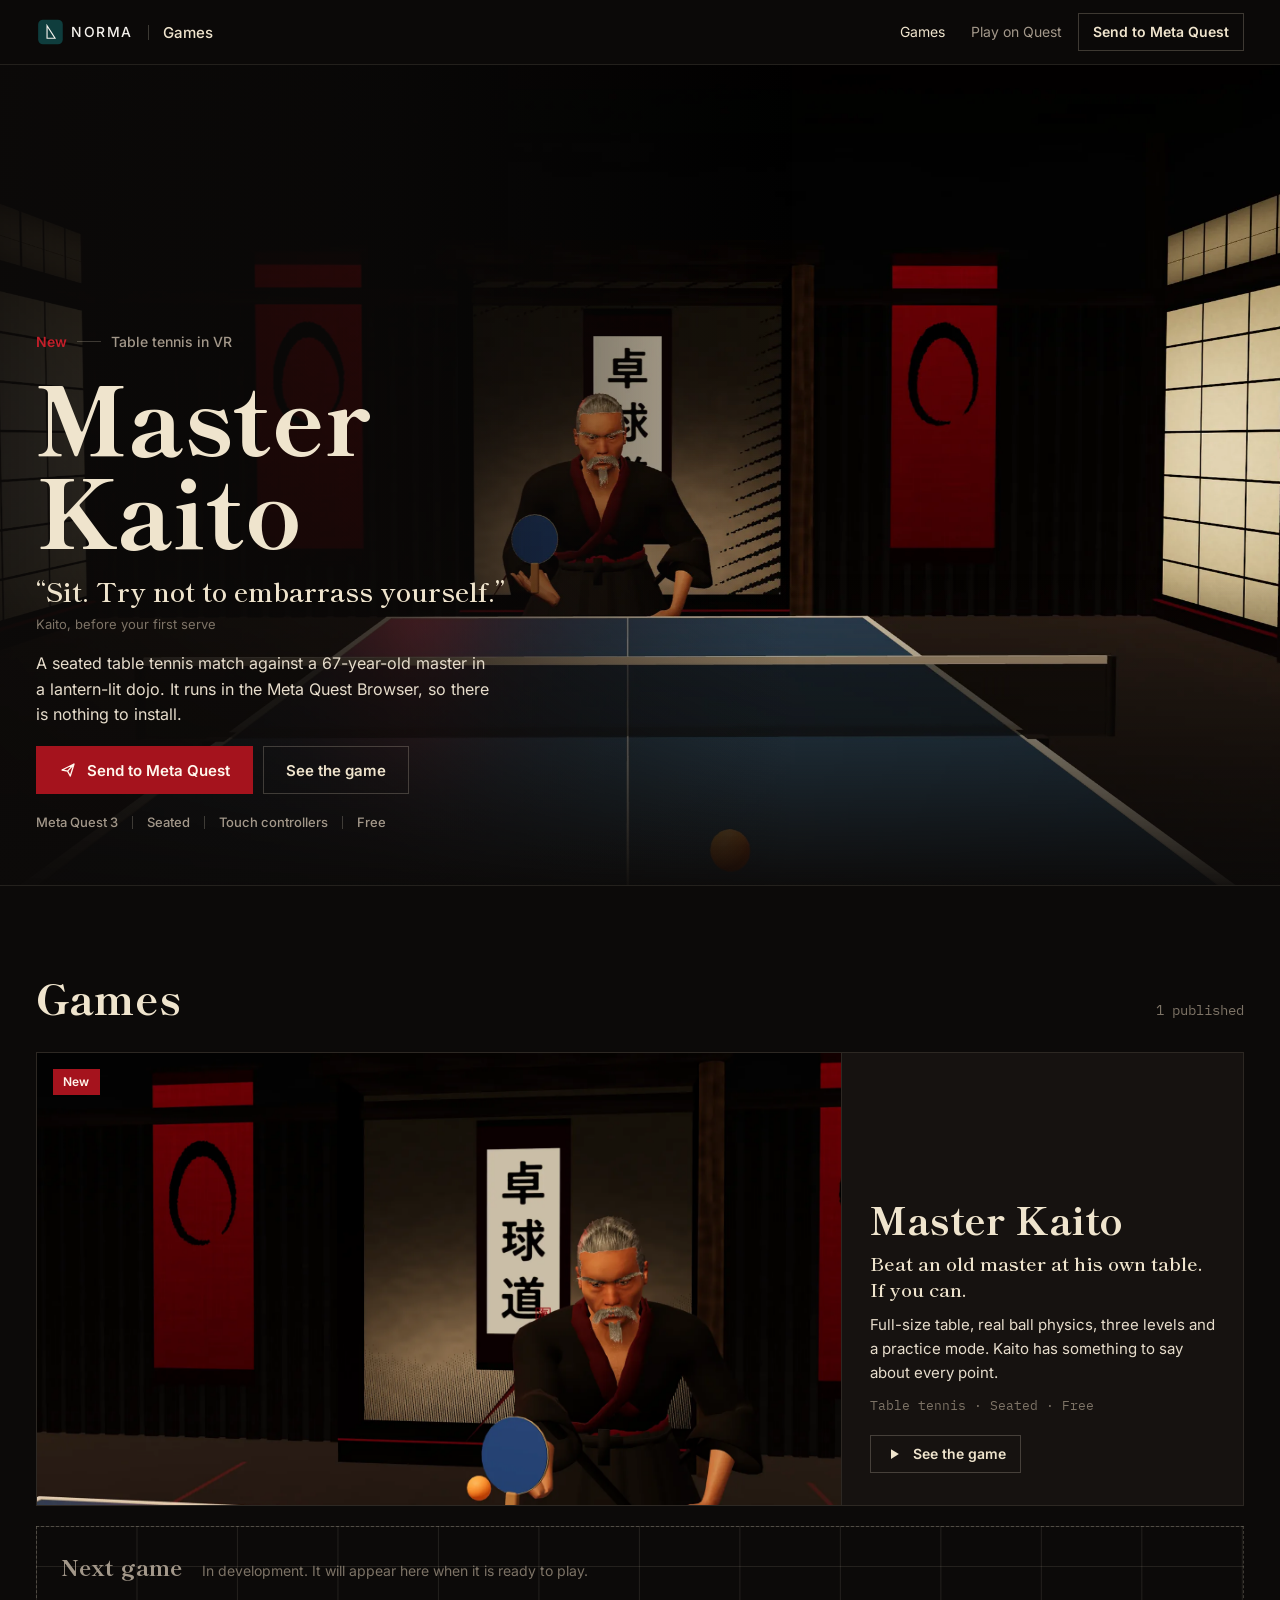
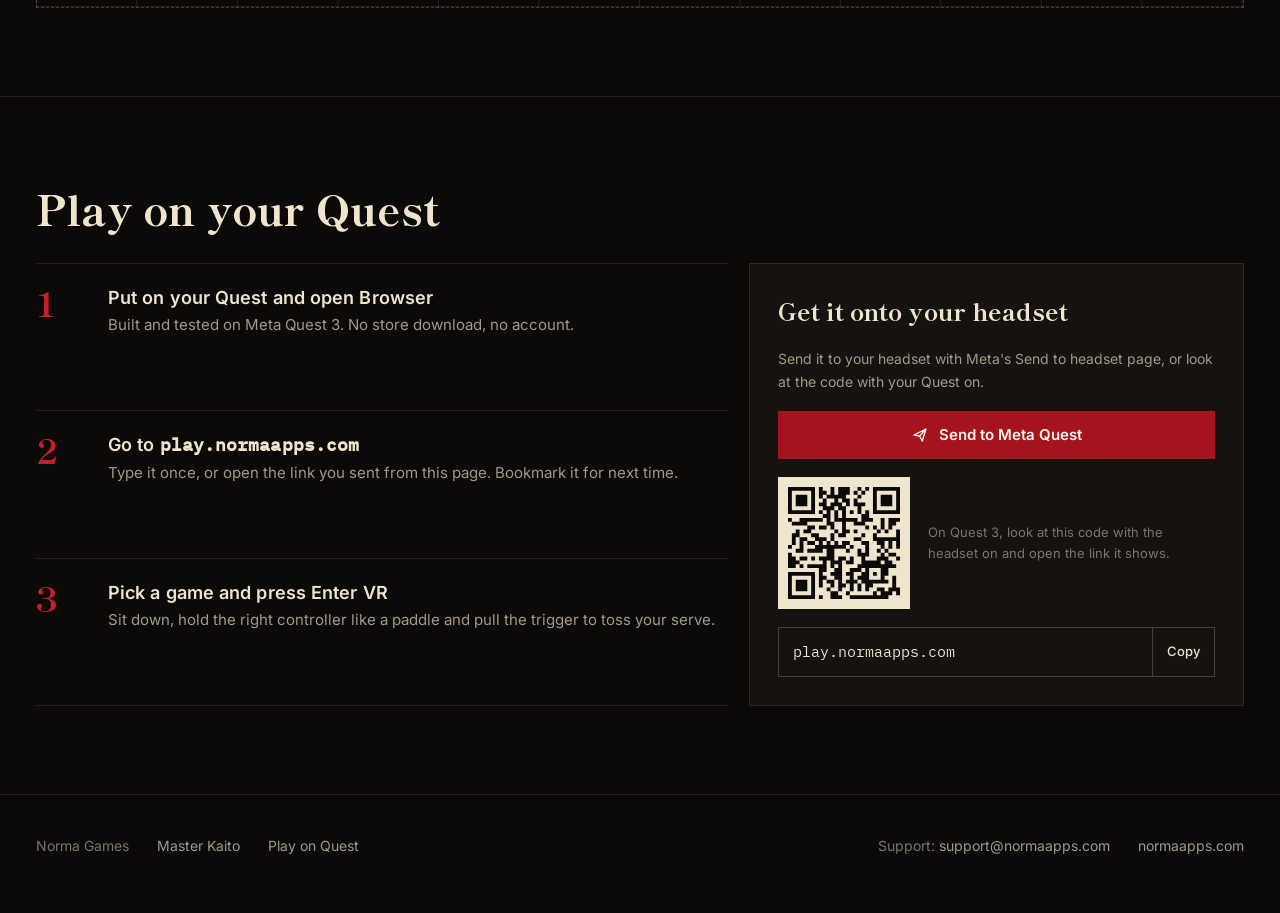
==== index.html @ 03383675 "Norma Games: play.normaapps.com with Master Kaito Games home, the Master Kaito page and the game its" ====
<!doctype html>
<html lang="en">
<head>
<meta charset="utf-8">
<meta name="viewport" content="width=device-width, initial-scale=1">
<title>Norma Games</title>
<meta name="description" content="Games from Norma that play in your Meta Quest Browser. First up: Master Kaito, seated table tennis against an old master in a lantern-lit dojo. Free, nothing to install.">
<meta name="theme-color" content="#0c0a09">
<link rel="icon" href="/favicon.svg" type="image/svg+xml">
<link rel="canonical" href="https://play.normaapps.com/">
<meta property="og:type" content="website">
<meta property="og:site_name" content="Norma Games">
<meta property="og:title" content="Norma Games">
<meta property="og:description" content="Master Kaito: seated table tennis in VR against an old master. Free in the Meta Quest Browser.">
<meta property="og:url" content="https://play.normaapps.com/">
<meta property="og:image" content="https://play.normaapps.com/img/og.jpg">
<meta name="twitter:card" content="summary_large_image">
<link rel="preload" href="/assets/fonts/shippori-mincho-b1-latin-800-normal.woff2" as="font" type="font/woff2" crossorigin>
<link rel="preload" href="/assets/fonts/inter-var-latin.woff2" as="font" type="font/woff2" crossorigin>
<link rel="stylesheet" href="/assets/site.css">
</head>
<body data-device="computer">
<svg width="0" height="0" style="position:absolute" aria-hidden="true">
  <symbol id="i-headset" viewBox="0 0 24 24"><path fill="none" stroke="currentColor" stroke-width="1.8" stroke-linejoin="round" d="M3 9.5c0-1.4 1.1-2.5 2.5-2.5h13c1.4 0 2.5 1.1 2.5 2.5v5c0 1.4-1.1 2.5-2.5 2.5h-3.2l-1.6-2.2a1.7 1.7 0 0 0-2.8 0L9.3 17H5.5A2.5 2.5 0 0 1 3 14.5z"/></symbol>
  <symbol id="i-send" viewBox="0 0 24 24"><path fill="none" stroke="currentColor" stroke-width="1.8" stroke-linejoin="round" d="M4 12 20 4l-5 16-3.5-6.5zM11.5 13.5 20 4"/></symbol>
  <symbol id="i-play" viewBox="0 0 24 24"><path fill="currentColor" d="M8 5.5v13l10.5-6.5z"/></symbol>
</svg>

<header class="top">
  <div class="wrap">
    <a class="brand" href="/" aria-label="Norma Games home">
      <svg role="img" aria-label="Norma" viewBox="0 0 182 56" xmlns="http://www.w3.org/2000/svg">
        <rect x="4" y="5" width="46" height="46" rx="9" ry="9" fill="#0f3d3d"/>
        <svg x="10" y="11" width="34" height="34" viewBox="0 0 32 32"><polygon points="10,5 10,27 24,27" fill="none" stroke="#f4f1ec" stroke-width="2" stroke-linecap="square" stroke-linejoin="miter"/></svg>
        <text x="66" y="37" font-family="Inter, system-ui, -apple-system, BlinkMacSystemFont, 'Segoe UI', Roboto, sans-serif" font-weight="500" font-size="26" letter-spacing="2.6" fill="#f4f1ec">NORMA</text>
      </svg>
      <span class="sect">Games</span>
    </a>
    <nav aria-label="Main">
      <a class="nl" href="/" aria-current="page">Games</a>
      <a class="nl" href="#play-on-quest">Play on Quest</a>
      <a class="btn btn-red btn-sm" href="/kaito/play/" data-only="quest" hidden><svg aria-hidden="true"><use href="#i-headset"/></svg>Enter the dojo</a>
      <a class="btn btn-line btn-sm" href="#play-on-quest" data-only="computer phone">Send to Meta Quest</a>
    </nav>
  </div>
</header>

<main>
  <section class="hero" aria-labelledby="hero-title">
    <picture>
      <source media="(max-width: 640px)" srcset="/img/mobile.webp">
      <img src="/img/hero.webp" alt="Master Kaito across a table tennis table in a dark dojo, red banners and a scroll reading 卓球道 behind him" width="2400" height="1350" fetchpriority="high">
    </picture>
    <div class="hero-copy">
      <div class="wrap">
        <div class="inner">
          <p class="kicker"><b>New</b><i></i>Table tennis in VR</p>
          <h1 id="hero-title">Master Kaito</h1>
          <p class="line">“Sit. Try not to embarrass yourself.”<small>Kaito, before your first serve</small></p>
          <p class="lede">A seated table tennis match against a 67-year-old master in a lantern-lit dojo. It runs in the Meta Quest Browser, so there is nothing to install.</p>
          <div class="ctas">
            <a class="btn btn-red" href="/kaito/play/" data-only="quest" hidden><svg aria-hidden="true"><use href="#i-headset"/></svg>Enter the dojo</a>
            <a class="btn btn-red" href="#play-on-quest" data-send="/kaito/" data-only="computer phone" target="_blank" rel="noopener"><svg aria-hidden="true"><use href="#i-send"/></svg>Send to Meta Quest</a>
            <a class="btn btn-line" href="/kaito/">See the game</a>
          </div>
          <ul class="facts" aria-label="At a glance">
            <li>Meta Quest 3</li><li>Seated</li><li>Touch controllers</li><li>Free</li>
          </ul>
        </div>
      </div>
    </div>
  </section>

  <section class="band" aria-labelledby="games-title">
    <div class="wrap">
      <div class="sec-head">
        <h2 id="games-title">Games</h2>
        <span class="count">1 published</span>
      </div>
      <div class="catalog">
        <a class="game" href="/kaito/">
          <span class="badge-new">New</span>
          <figure><img src="/img/kaito-wide.webp" alt="Kaito returns a ball in front of a crimson banner" loading="lazy" width="1800" height="1125"></figure>
          <div class="meta">
            <h3>Master Kaito</h3>
            <p class="sub">Beat an old master at his own table. If you can.</p>
            <p class="desc">Full-size table, real ball physics, three levels and a practice mode. Kaito has something to say about every point.</p>
            <p class="tags">Table tennis · Seated · Free</p>
            <span class="btn btn-line btn-sm go"><svg aria-hidden="true"><use href="#i-play"/></svg>See the game</span>
          </div>
        </a>
        <div class="slot" role="note">
          <h3>Next game</h3>
          <p>In development. It will appear here when it is ready to play.</p>
        </div>
      </div>
    </div>
  </section>

  <section class="band" id="play-on-quest" aria-labelledby="howto-title">
    <div class="wrap">
      <div class="sec-head"><h2 id="howto-title">Play on your Quest</h2></div>
      <div class="howto">
        <ol class="steps">
          <li><span class="n">1</span><div><h3>Put on your Quest and open Browser</h3><p>Built and tested on Meta Quest 3. No store download, no account.</p></div></li>
          <li><span class="n">2</span><div><h3>Go to <code>play.normaapps.com</code></h3><p>Type it once, or open the link you sent from this page. Bookmark it for next time.</p></div></li>
          <li><span class="n">3</span><div><h3>Pick a game and press Enter VR</h3><p>Sit down, hold the right controller like a paddle and pull the trigger to toss your serve.</p></div></li>
        </ol>
        <aside class="send" aria-label="Get the link onto your headset">
          <h3 data-only="computer phone">Get it onto your headset</h3>
          <h3 data-only="quest" hidden>You are on your Quest</h3>
          <p class="hint" data-only="computer">Send it to your headset with Meta's Send to headset page, or look at the code with your Quest on.</p>
          <p class="hint" data-only="phone" hidden>Send it to your headset with Meta's Send to headset page, or copy the address and type it in the Quest Browser.</p>
          <p class="hint" data-only="quest" hidden>Press Enter the dojo, then Enter VR when the room appears.</p>
          <a class="btn btn-red" href="#play-on-quest" data-send="/kaito/" data-only="computer phone" target="_blank" rel="noopener"><svg aria-hidden="true"><use href="#i-send"/></svg>Send to Meta Quest</a>
          <a class="btn btn-red" href="/kaito/play/" data-only="quest" hidden><svg aria-hidden="true"><use href="#i-headset"/></svg>Enter the dojo</a>
          <div class="qr-row" data-only="computer">
            <div class="qr"><img src="/img/qr-home.svg" alt="QR code for play.normaapps.com" width="112" height="112"></div>
            <p class="or">On Quest 3, look at this code with the headset on and open the link it shows.</p>
          </div>
          <div class="urlbox" data-only="computer phone"><span class="url">play.normaapps.com</span><button type="button" data-copy="https://play.normaapps.com/">Copy</button></div>
        </aside>
      </div>
    </div>
  </section>
</main>

<footer>
  <div class="wrap">
    <span>Norma Games</span>
    <a href="/kaito/">Master Kaito</a>
    <a href="#play-on-quest">Play on Quest</a>
    <span class="sp">Support: <a href="mailto:support@normaapps.com">support@normaapps.com</a></span>
    <a href="https://normaapps.com">normaapps.com</a>
  </div>
</footer>
<script src="/assets/site.js" defer></script>
</body>
</html>
---- assets/site.css ----
/* Norma Games, play.normaapps.com. One look on purpose: the game's own night-time dojo. */
@font-face { font-family: "Inter"; src: url("/assets/fonts/inter-var-latin.woff2") format("woff2"); font-weight: 100 900; font-display: swap; }
@font-face { font-family: "IBM Plex Mono"; src: url("/assets/fonts/ibm-plex-mono-latin-400-normal.woff2") format("woff2"); font-weight: 400; font-display: swap; }
@font-face { font-family: "IBM Plex Mono"; src: url("/assets/fonts/ibm-plex-mono-latin-500-normal.woff2") format("woff2"); font-weight: 500; font-display: swap; }
@font-face { font-family: "Shippori Mincho B1"; src: url("/assets/fonts/shippori-mincho-b1-latin-600-normal.woff2") format("woff2"); font-weight: 600; font-display: swap; unicode-range: U+0000-00FF, U+0131, U+0152-0153, U+02BB-02BC, U+02C6, U+02DA, U+02DC, U+2000-206F, U+2074, U+20AC, U+2122, U+2191, U+2193, U+2212, U+2215, U+FEFF, U+FFFD, U+014D, U+016B; }
@font-face { font-family: "Shippori Mincho B1"; src: url("/assets/fonts/shippori-mincho-b1-latin-800-normal.woff2") format("woff2"); font-weight: 800; font-display: swap; unicode-range: U+0000-00FF, U+0131, U+0152-0153, U+02BB-02BC, U+02C6, U+02DA, U+02DC, U+2000-206F, U+2074, U+20AC, U+2122, U+2191, U+2193, U+2212, U+2215, U+FEFF, U+FFFD, U+014D, U+016B; }
@font-face { font-family: "Shippori Mincho B1"; src: url("/assets/fonts/shippori-mincho-b1-kanji-600.woff2") format("woff2"); font-weight: 600; font-display: swap; unicode-range: U+4E00-9FFF; }
@font-face { font-family: "Shippori Mincho B1"; src: url("/assets/fonts/shippori-mincho-b1-kanji-800.woff2") format("woff2"); font-weight: 800; font-display: swap; unicode-range: U+4E00-9FFF; }
/* Layout: a shoji lattice. A 12-column timber grid, square corners, light that comes from paper.
   One look on purpose: the site lives in the game's own night-time dojo. */
:root {
  padding-top: env(safe-area-inset-top, 0px); padding-bottom: env(safe-area-inset-bottom, 0px);
  --ink: #0c0a09;        /* dojo charcoal */
  --timber: #161210;     /* raised surface */
  --timber-2: #201915;   /* hover, inset */
  --lattice: rgba(239, 228, 205, 0.10);
  --lattice-strong: rgba(239, 228, 205, 0.22);
  --paper: #efe4cd;      /* shoji glow: headings, QR ground */
  --fg: #e6dccb;
  --muted: #a3988a;
  --dim: #7d7366;
  --crimson: #a5131d;    /* banner red */
  --crimson-hi: #c41f2a;
  --forest: #0f3d3d;     /* Norma tile */
  --display: "Shippori Mincho B1", "Hiragino Mincho ProN", "Yu Mincho", Georgia, serif;
  --body: Inter, system-ui, -apple-system, "Segoe UI", Roboto, sans-serif;
  --mono: "IBM Plex Mono", ui-monospace, "SFMono-Regular", Consolas, monospace;
  --max: 1240px;
  --gutter: max(16px, env(safe-area-inset-left, 0px));
  --gutter-r: max(16px, env(safe-area-inset-right, 0px));
  color-scheme: dark;
}
* { box-sizing: border-box; }
[hidden] { display: none !important; }
html { scroll-behavior: smooth; }
html { -webkit-text-size-adjust: 100%; }
body { margin: 0; background: var(--ink); color: var(--fg); font: 400 16px/1.6 var(--body); -webkit-font-smoothing: antialiased; }
body::before { content: ""; position: fixed; inset: 0 0 auto; height: env(safe-area-inset-top, 0px); z-index: 30; background: var(--ink); }
a { color: inherit; }
img { display: block; max-width: 100%; height: auto; }
h1, h2, h3 { font-family: var(--display); font-weight: 800; color: var(--paper); margin: 0; text-wrap: balance; letter-spacing: 0.005em; }
p { margin: 0; }
:focus-visible { outline: 2px solid var(--paper); outline-offset: 3px; }
.wrap { max-width: var(--max); margin: 0 auto; padding-left: var(--gutter); padding-right: var(--gutter-r); }

/* Header */
.top { position: sticky; top: env(safe-area-inset-top, 0px); z-index: 20; background: rgba(12, 10, 9, 0.86); backdrop-filter: blur(10px); border-bottom: 1px solid var(--lattice); }
.top .wrap { display: flex; align-items: center; gap: 20px; min-height: 64px; }
.brand { display: flex; align-items: center; gap: 14px; text-decoration: none; }
.brand svg { height: 30px; width: auto; }
.brand .sect { font: 500 15px/1 var(--body); color: var(--paper); padding-left: 14px; border-left: 1px solid var(--lattice-strong); }
.top nav { margin-left: auto; display: flex; align-items: center; gap: 6px; }
.top nav a.nl { text-decoration: none; color: var(--muted); font-size: 14px; padding: 8px 10px; }
.top nav a.nl:hover, .top nav a.nl[aria-current="page"] { color: var(--paper); }

/* Buttons: square, like a shoji frame */
.btn { display: inline-flex; align-items: center; justify-content: center; gap: 10px; min-height: 48px; padding: 0 22px; font: 600 15px/1 var(--body); text-decoration: none; border: 1px solid transparent; cursor: pointer; border-radius: 0; transition: background-color .15s, border-color .15s, color .15s; }
.btn-red { background: var(--crimson); color: #fff6ec; border-color: var(--crimson); }
.btn-red:hover { background: var(--crimson-hi); border-color: var(--crimson-hi); }
.btn-line { background: transparent; color: var(--paper); border-color: var(--lattice-strong); }
.btn-line:hover { border-color: var(--paper); }
.btn-sm { min-height: 38px; padding: 0 14px; font-size: 14px; }
.btn svg { width: 18px; height: 18px; flex: none; }
.top .btn { min-height: 38px; }

/* Home hero */
.hero { position: relative; isolation: isolate; overflow: hidden; border-bottom: 1px solid var(--lattice); }
.hero picture img { width: 100%; height: clamp(520px, 74vw, 820px); object-fit: cover; object-position: 50% 42%; animation: settle 2.4s cubic-bezier(.2,.7,.2,1) both; }
.hero::after { content: ""; position: absolute; inset: 0; z-index: 1; background:
  linear-gradient(90deg, rgba(12,10,9,.92) 0%, rgba(12,10,9,.72) 30%, rgba(12,10,9,0) 62%),
  linear-gradient(0deg, rgba(12,10,9,.96) 0%, rgba(12,10,9,0) 38%); }
.hero-copy { position: absolute; z-index: 2; inset: auto 0 0 0; padding-block: 0 56px; }
.hero-copy .inner { max-width: 560px; display: grid; gap: 18px; animation: rise 1s .25s cubic-bezier(.2,.7,.2,1) both; }
.kicker { font: 500 14px/1.3 var(--body); color: var(--muted); display: flex; gap: 10px; align-items: center; }
.kicker b { color: var(--crimson-hi); font-weight: 600; }
.kicker i { width: 24px; height: 1px; background: var(--lattice-strong); }
.hero h1 { font-size: clamp(48px, 7.4vw, 96px); line-height: .98; }
.line { font: 600 clamp(20px, 2.3vw, 27px)/1.35 var(--display); color: var(--paper); }
.line small { display: block; font: 400 13px/1.4 var(--body); color: var(--dim); margin-top: 6px; }
.hero .lede { color: var(--fg); max-width: 46ch; }
.ctas { display: flex; flex-wrap: wrap; gap: 10px; }
.facts { display: flex; flex-wrap: wrap; gap: 0; margin: 4px 0 0; padding: 0; list-style: none; font: 500 13px/1 var(--body); color: var(--muted); }
.facts li { padding: 0 14px; border-left: 1px solid var(--lattice-strong); }
.facts li:first-child { padding-left: 0; border-left: 0; }
.scroll-v { position: absolute; z-index: 2; right: var(--gutter-r); top: 50%; transform: translateY(-50%); writing-mode: vertical-rl; font: 800 22px/1 var(--display); letter-spacing: .5em; color: rgba(239,228,205,.55); padding: 18px 10px; border-left: 1px solid var(--lattice-strong); border-right: 1px solid var(--lattice-strong); }
@keyframes settle { from { transform: scale(1.06); } to { transform: scale(1); } }
@keyframes rise { from { opacity: .001; transform: translateY(14px); } to { opacity: 1; transform: none; } }

/* Sections */
section.band { padding-block: 88px; border-bottom: 1px solid var(--lattice); }
.sec-head { display: flex; align-items: baseline; justify-content: space-between; gap: 16px; margin-bottom: 32px; flex-wrap: wrap; }
.sec-head h2 { font-size: clamp(30px, 3.4vw, 42px); line-height: 1.1; }
.sec-head .count { font: 400 14px/1 var(--mono); color: var(--dim); }

/* Catalog */
.catalog { display: grid; grid-template-columns: repeat(12, minmax(0, 1fr)); gap: 20px; }
.game { grid-column: span 12; position: relative; display: grid; grid-template-columns: minmax(0, 8fr) minmax(0, 4fr); background: var(--timber); border: 1px solid var(--lattice); text-decoration: none; color: inherit; transition: border-color .2s; }
.game:hover { border-color: var(--lattice-strong); }
.game figure { margin: 0; overflow: hidden; aspect-ratio: 16 / 9; }
.game figure img { width: 100%; height: 100%; object-fit: cover; transition: transform .6s cubic-bezier(.2,.7,.2,1); }
.game:hover figure img { transform: scale(1.025); }
.game .meta { display: grid; gap: 12px; padding: 32px 28px; align-content: end; border-left: 1px solid var(--lattice); }
.game .desc { color: var(--fg); font-size: 15px; }
.game h3 { font-size: clamp(30px, 3vw, 40px); line-height: 1.05; }
.game .sub { font: 600 19px/1.35 var(--display); color: var(--paper); }
.game .tags { font: 400 13px/1.4 var(--mono); color: var(--dim); }
.game .go { justify-self: start; margin-top: 8px; }
.badge-new { position: absolute; top: 16px; left: 16px; background: var(--crimson); color: #fff6ec; font: 600 12px/1 var(--body); padding: 7px 10px; letter-spacing: .02em; }
.slot { grid-column: span 12; border: 1px dashed var(--lattice-strong); display: flex; flex-wrap: wrap; align-items: baseline; gap: 6px 20px; padding: 22px 24px;
  background-image: linear-gradient(var(--lattice) 1px, transparent 1px), linear-gradient(90deg, var(--lattice) 1px, transparent 1px);
  background-size: 100% 50%, 8.333% 100%; background-position: 0 -1px, -1px 0; }
.slot h3 { font-size: 22px; color: var(--muted); }
.slot p { color: var(--dim); font-size: 14px; }

/* How to play on your headset */
.howto { display: grid; grid-template-columns: minmax(0, 7fr) minmax(0, 5fr); gap: 20px; }
.steps { list-style: none; margin: 0; padding: 0; display: grid; border-top: 1px solid var(--lattice); }
.steps li { display: grid; grid-template-columns: 56px minmax(0, 1fr); gap: 16px; padding: 22px 0; border-bottom: 1px solid var(--lattice); }
.steps .n { font: 800 34px/1 var(--display); color: var(--crimson-hi); }
.steps h3 { font: 600 18px/1.3 var(--body); color: var(--paper); margin-bottom: 4px; }
.steps p { color: var(--muted); font-size: 15px; }
.steps code, .url { font-family: var(--mono); color: var(--paper); }
.send { background: var(--timber); border: 1px solid var(--lattice); padding: 28px; display: grid; gap: 18px; align-content: start; }
.send h3 { font-size: 24px; }
.send .hint { color: var(--muted); font-size: 14px; }
.qr-row { display: grid; grid-template-columns: 132px minmax(0, 1fr); gap: 18px; align-items: center; }
.qr { width: 132px; height: 132px; background: var(--paper); padding: 10px; }
.qr svg { width: 100%; height: 100%; display: block; }
.urlbox { display: flex; align-items: stretch; border: 1px solid var(--lattice-strong); min-width: 0; }
.urlbox .url { flex: 1; min-width: 0; padding: 12px 14px; font-size: 15px; overflow: hidden; text-overflow: ellipsis; white-space: nowrap; }
.urlbox button { border: 0; border-left: 1px solid var(--lattice-strong); background: transparent; color: var(--paper); font: 500 13px/1 var(--body); padding: 0 14px; cursor: pointer; }
.urlbox button:hover { background: var(--timber-2); }
.send .or { font-size: 13px; color: var(--dim); }

/* Game page */
.g-hero { position: relative; isolation: isolate; border-bottom: 1px solid var(--lattice); }
.g-hero img { width: 100%; height: clamp(300px, 42vw, 560px); object-fit: cover; object-position: 50% 45%; }
.g-hero::after { content: ""; position: absolute; inset: 0; background: linear-gradient(0deg, rgba(12,10,9,1) 0%, rgba(12,10,9,0) 55%); }
.crumb { font-size: 14px; color: var(--muted); display: flex; gap: 8px; }
.crumb a { text-decoration: none; }
.crumb a:hover { color: var(--paper); }
.g-main { display: grid; grid-template-columns: minmax(0, 7fr) minmax(0, 4fr); gap: 56px; margin-top: -140px; position: relative; z-index: 2; padding-bottom: 72px; }
.g-intro { display: grid; gap: 18px; align-content: start; }
.g-intro h1 { font-size: clamp(46px, 6vw, 80px); line-height: 1; }
.g-intro .lede { font-size: 18px; max-width: 54ch; }
.playcard { position: sticky; top: calc(env(safe-area-inset-top, 0px) + 84px); align-self: start; background: var(--timber); border: 1px solid var(--lattice-strong); padding: 24px; display: grid; gap: 16px; }
.playcard .price { display: flex; justify-content: space-between; align-items: baseline; }
.playcard .price b { font: 800 28px/1 var(--display); color: var(--paper); }
.playcard .price span { font-size: 13px; color: var(--muted); }
.playcard .btn { width: 100%; }
.spec { margin: 0; display: grid; grid-template-columns: auto minmax(0, 1fr); border-top: 1px solid var(--lattice); }
.spec dt, .spec dd { margin: 0; padding: 11px 0; border-bottom: 1px solid var(--lattice); font-size: 14px; }
.spec dt { color: var(--dim); padding-right: 18px; }
.spec dd { color: var(--fg); }

.features { display: grid; grid-template-columns: repeat(3, minmax(0, 1fr)); gap: 0; border-top: 1px solid var(--lattice); margin-top: 18px; }
.features div { padding: 22px 22px 6px 0; display: grid; gap: 6px; align-content: start; }
.features div + div { padding-left: 22px; border-left: 1px solid var(--lattice); }
.features h3 { font: 600 17px/1.3 var(--body); color: var(--paper); }
.features p { color: var(--muted); font-size: 15px; }

.master { display: grid; grid-template-columns: minmax(0, 5fr) minmax(0, 7fr); gap: 56px; align-items: center; }
.master figure { margin: 0; position: relative; }
.master figure img { width: 100%; aspect-ratio: 4 / 5; object-fit: cover; }
.master figure figcaption { position: absolute; left: 0; bottom: 0; background: var(--ink); padding: 10px 14px; font: 500 13px/1.3 var(--mono); color: var(--muted); }
.master .who { display: grid; gap: 20px; }
.master h2 { font-size: clamp(34px, 4vw, 52px); line-height: 1.05; }
.master .jp { font: 600 18px/1.2 var(--display); color: var(--crimson-hi); letter-spacing: .12em; }
.master .bio { color: var(--fg); max-width: 56ch; display: grid; gap: 14px; }
.quotes { list-style: none; margin: 8px 0 0; padding: 0; display: grid; border-top: 1px solid var(--lattice); }
.quotes li { display: grid; grid-template-columns: minmax(0, 1fr) auto; gap: 16px; align-items: baseline; padding: 14px 0; border-bottom: 1px solid var(--lattice); }
.quotes q { font: 600 20px/1.35 var(--display); color: var(--paper); quotes: "\201C" "\201D"; }
.quotes span { font: 400 12px/1.3 var(--mono); color: var(--dim); text-align: right; }

.gallery { display: grid; grid-template-columns: repeat(12, minmax(0, 1fr)); gap: 12px; }
.shot { margin: 0; position: relative; cursor: zoom-in; overflow: hidden; background: var(--timber); border: 0; padding: 0; text-align: left; color: inherit; font: inherit; }
.shot img { width: 100%; height: 100%; object-fit: cover; aspect-ratio: 16 / 10; transition: transform .5s cubic-bezier(.2,.7,.2,1); }
.shot:hover img { transform: scale(1.02); }
.shot span { position: absolute; left: 0; bottom: 0; right: 0; padding: 28px 16px 12px; font-size: 14px; color: var(--paper); background: linear-gradient(0deg, rgba(12,10,9,.85), rgba(12,10,9,0)); }
.shot.a { grid-column: span 7; } .shot.b { grid-column: span 5; } .shot.c { grid-column: span 5; } .shot.d { grid-column: span 7; }
.shot.b img, .shot.c img { aspect-ratio: auto; height: 100%; }

.rules { display: grid; grid-template-columns: minmax(0, 1fr) minmax(0, 1fr); gap: 56px; }
.table { width: 100%; border-collapse: collapse; font-size: 15px; }
.table th, .table td { text-align: left; vertical-align: top; padding: 14px 0; border-bottom: 1px solid var(--lattice); }
.table th { width: 30%; font-weight: 500; color: var(--dim); padding-right: 16px; }
.table td { color: var(--fg); }
.kbd { font: 500 12px/1 var(--mono); border: 1px solid var(--lattice-strong); padding: 3px 6px; color: var(--paper); white-space: nowrap; }
.made { display: grid; gap: 14px; color: var(--muted); max-width: 60ch; }
.made h3 { font: 600 17px/1.3 var(--body); color: var(--paper); }

/* Footer */
footer { padding-block: 40px 56px; color: var(--dim); font-size: 14px; }
footer .wrap { display: flex; flex-wrap: wrap; gap: 12px 28px; align-items: center; }
footer .sp { margin-left: auto; }
footer a { text-decoration: none; color: var(--muted); }
footer a:hover { color: var(--paper); }

/* Device states: elements with data-only are shown only for the listed visitors (site.js sets hidden). */
dialog.lb { border: 0; padding: 0; background: transparent; max-width: min(1400px, 94vw); }
dialog.lb::backdrop { background: rgba(6,5,4,.9); }
dialog.lb img { max-height: 86vh; width: auto; margin: 0 auto; }
dialog.lb p { color: var(--paper); text-align: center; padding-top: 12px; font-size: 14px; }
dialog.lb form { position: absolute; top: 8px; right: 8px; }
dialog.lb button { background: var(--ink); color: var(--paper); border: 1px solid var(--lattice-strong); padding: 8px 12px; font: 500 13px var(--body); cursor: pointer; }

/* Responsive */
@media (max-width: 960px) {
  .game { grid-template-columns: minmax(0, 1fr); }
  .game .meta { border-left: 0; border-top: 1px solid var(--lattice); padding: 24px; }
  .howto, .g-main, .master, .rules { grid-template-columns: minmax(0, 1fr); gap: 32px; }
  .g-main { margin-top: -80px; }
  .playcard { position: static; }
  .shot.a, .shot.b, .shot.c, .shot.d { grid-column: span 12; }
  .shot.b img, .shot.c img { aspect-ratio: 16 / 10; }
}
@media (max-width: 640px) {
  .top nav a.nl { display: none; }
  .brand .sect { display: none; }
  .hero picture img { height: auto; aspect-ratio: 4 / 5; object-position: 50% 62%; }
  .hero::after { inset: 0 0 auto 0; aspect-ratio: 4 / 5; height: auto; background: linear-gradient(0deg, rgba(12,10,9,1) 0%, rgba(12,10,9,0) 30%); }
  .hero-copy { position: relative; margin-top: -72px; padding-block: 0 40px; }
  .facts { font-size: 12.5px; } .facts li { padding: 0 9px; }
  .urlbox .url { font-size: 13px; padding: 12px 10px; }
  .scroll-v { display: none; }
  .ctas .btn { flex: 1 1 100%; }
  section.band { padding-block: 64px; }
  .features { grid-template-columns: minmax(0, 1fr); }
  .features div, .features div + div { padding: 18px 0 12px; border-left: 0; border-bottom: 1px solid var(--lattice); }
  .quotes li { grid-template-columns: minmax(0, 1fr); gap: 4px; }
  .quotes span { text-align: left; }
  footer .sp { margin-left: 0; }
}
@media (prefers-reduced-motion: reduce) {
  *, *::before, *::after { animation: none !important; transition: none !important; }
  html { scroll-behavior: auto; }
}

.qr img { width: 100%; height: 100%; display: block; }
.sp a { color: var(--muted); }
/* 404 */
.lost { min-height: 70vh; display: grid; align-content: center; gap: 18px; padding-block: 96px; }
.lost h1 { font-size: clamp(40px, 6vw, 72px); line-height: 1.05; }
.lost p { color: var(--muted); max-width: 46ch; }
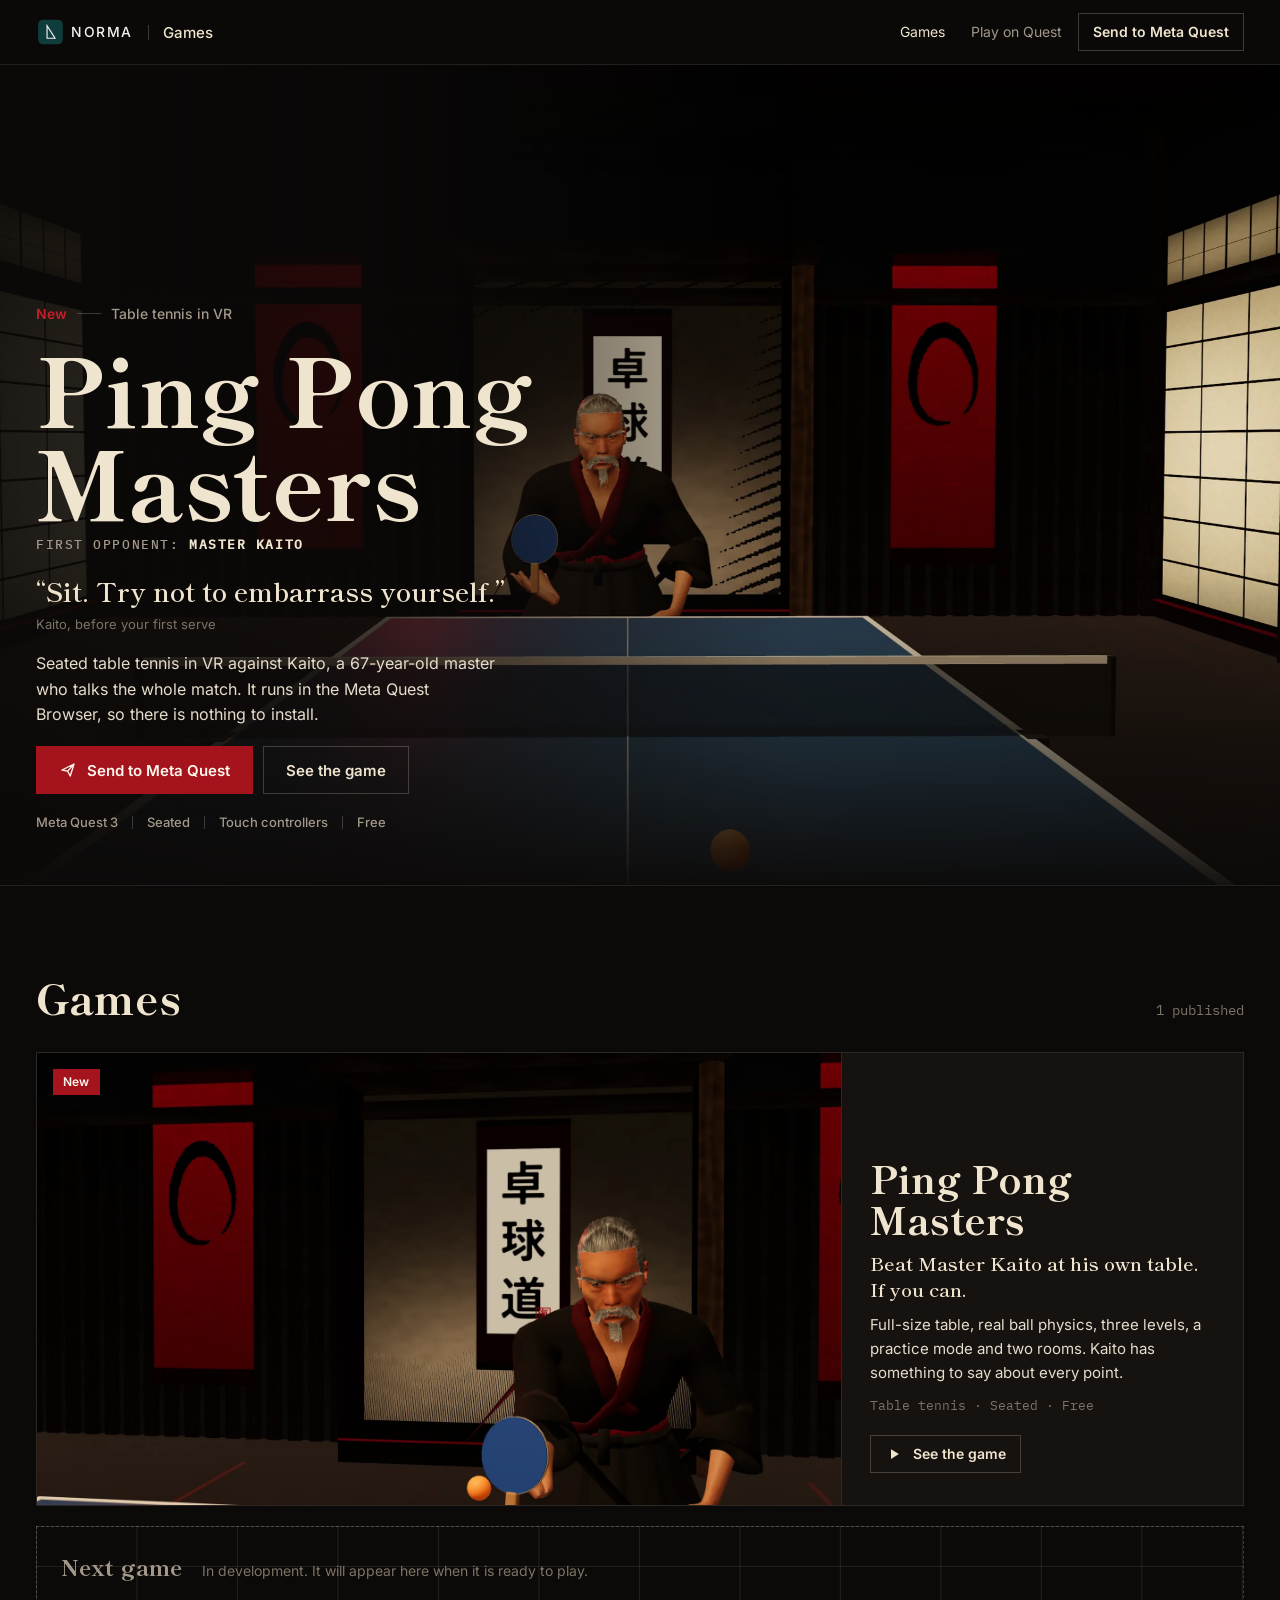
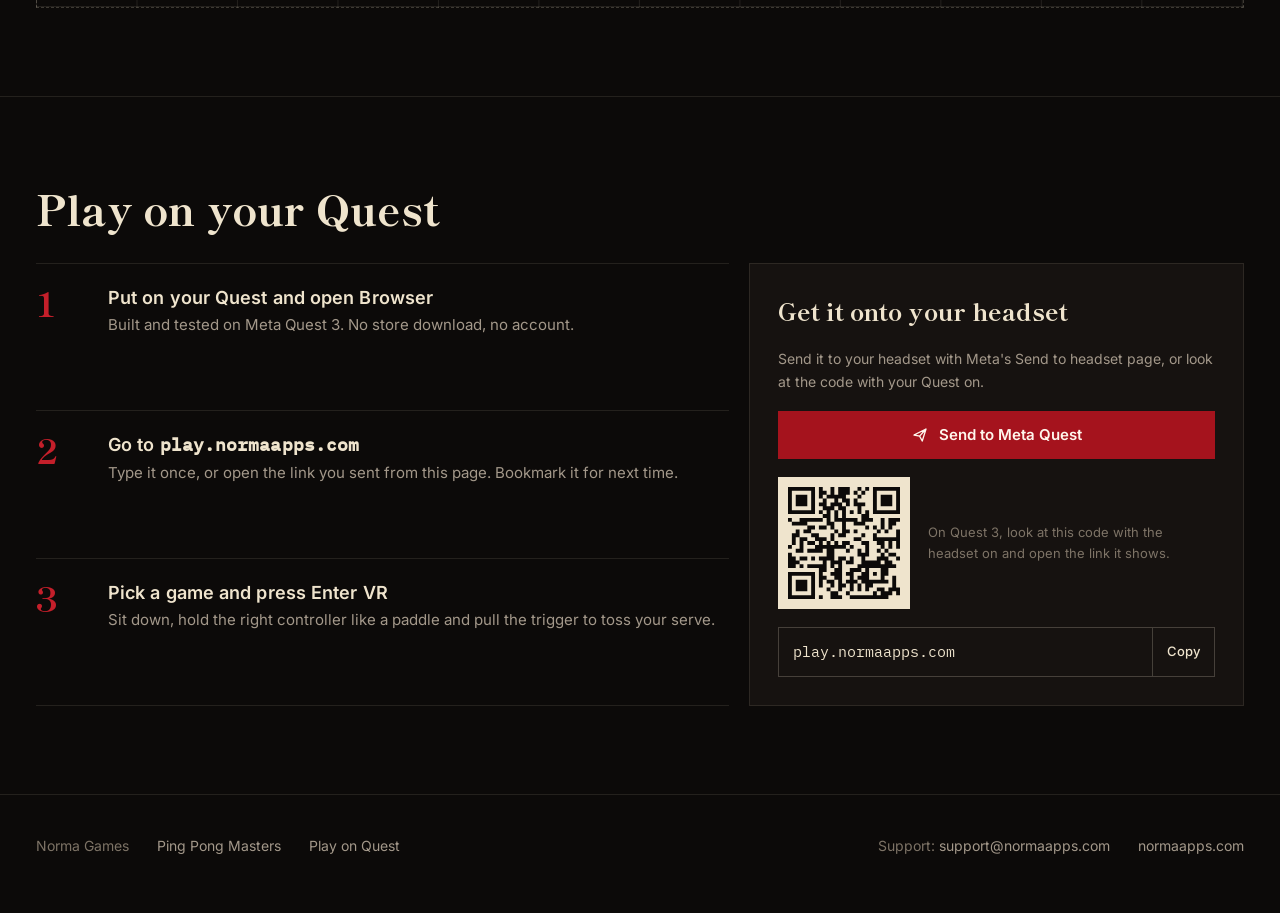
==== commit c1e29a49: "Ping Pong Masters: rename from Master Kaito, new canonical page, redirects from /kaito/, manifest, Q" ====
--- a/index.html
+++ b/index.html
@@ -4,14 +4,14 @@
 <meta charset="utf-8">
 <meta name="viewport" content="width=device-width, initial-scale=1">
 <title>Norma Games</title>
-<meta name="description" content="Games from Norma that play in your Meta Quest Browser. First up: Master Kaito, seated table tennis against an old master in a lantern-lit dojo. Free, nothing to install.">
+<meta name="description" content="Games from Norma that play in your Meta Quest Browser. First up: Ping Pong Masters, seated table tennis against Master Kaito. Free, nothing to install.">
 <meta name="theme-color" content="#0c0a09">
 <link rel="icon" href="/favicon.svg" type="image/svg+xml">
 <link rel="canonical" href="https://play.normaapps.com/">
 <meta property="og:type" content="website">
 <meta property="og:site_name" content="Norma Games">
 <meta property="og:title" content="Norma Games">
-<meta property="og:description" content="Master Kaito: seated table tennis in VR against an old master. Free in the Meta Quest Browser.">
+<meta property="og:description" content="Ping Pong Masters: seated table tennis in VR against Master Kaito. Free in the Meta Quest Browser.">
 <meta property="og:url" content="https://play.normaapps.com/">
 <meta property="og:image" content="https://play.normaapps.com/img/og.jpg">
 <meta name="twitter:card" content="summary_large_image">
@@ -39,7 +39,7 @@
     <nav aria-label="Main">
       <a class="nl" href="/" aria-current="page">Games</a>
       <a class="nl" href="#play-on-quest">Play on Quest</a>
-      <a class="btn btn-red btn-sm" href="/kaito/play/" data-only="quest" hidden><svg aria-hidden="true"><use href="#i-headset"/></svg>Enter the dojo</a>
+      <a class="btn btn-red btn-sm" href="/ping-pong-masters/play/" data-only="quest" hidden><svg aria-hidden="true"><use href="#i-headset"/></svg>Enter the dojo</a>
       <a class="btn btn-line btn-sm" href="#play-on-quest" data-only="computer phone">Send to Meta Quest</a>
     </nav>
   </div>
@@ -55,13 +55,14 @@
       <div class="wrap">
         <div class="inner">
           <p class="kicker"><b>New</b><i></i>Table tennis in VR</p>
-          <h1 id="hero-title">Master Kaito</h1>
+          <h1 id="hero-title">Ping Pong Masters</h1>
+          <p class="opp">First opponent: <b>Master Kaito</b></p>
           <p class="line">“Sit. Try not to embarrass yourself.”<small>Kaito, before your first serve</small></p>
-          <p class="lede">A seated table tennis match against a 67-year-old master in a lantern-lit dojo. It runs in the Meta Quest Browser, so there is nothing to install.</p>
+          <p class="lede">Seated table tennis in VR against Kaito, a 67-year-old master who talks the whole match. It runs in the Meta Quest Browser, so there is nothing to install.</p>
           <div class="ctas">
-            <a class="btn btn-red" href="/kaito/play/" data-only="quest" hidden><svg aria-hidden="true"><use href="#i-headset"/></svg>Enter the dojo</a>
-            <a class="btn btn-red" href="#play-on-quest" data-send="/kaito/" data-only="computer phone" target="_blank" rel="noopener"><svg aria-hidden="true"><use href="#i-send"/></svg>Send to Meta Quest</a>
-            <a class="btn btn-line" href="/kaito/">See the game</a>
+            <a class="btn btn-red" href="/ping-pong-masters/play/" data-only="quest" hidden><svg aria-hidden="true"><use href="#i-headset"/></svg>Enter the dojo</a>
+            <a class="btn btn-red" href="#play-on-quest" data-send="/ping-pong-masters/" data-only="computer phone" target="_blank" rel="noopener"><svg aria-hidden="true"><use href="#i-send"/></svg>Send to Meta Quest</a>
+            <a class="btn btn-line" href="/ping-pong-masters/">See the game</a>
           </div>
           <ul class="facts" aria-label="At a glance">
             <li>Meta Quest 3</li><li>Seated</li><li>Touch controllers</li><li>Free</li>
@@ -78,13 +79,13 @@
         <span class="count">1 published</span>
       </div>
       <div class="catalog">
-        <a class="game" href="/kaito/">
+        <a class="game" href="/ping-pong-masters/">
           <span class="badge-new">New</span>
           <figure><img src="/img/kaito-wide.webp" alt="Kaito returns a ball in front of a crimson banner" loading="lazy" width="1800" height="1125"></figure>
           <div class="meta">
-            <h3>Master Kaito</h3>
-            <p class="sub">Beat an old master at his own table. If you can.</p>
-            <p class="desc">Full-size table, real ball physics, three levels and a practice mode. Kaito has something to say about every point.</p>
+            <h3>Ping Pong Masters</h3>
+            <p class="sub">Beat Master Kaito at his own table. If you can.</p>
+            <p class="desc">Full-size table, real ball physics, three levels, a practice mode and two rooms. Kaito has something to say about every point.</p>
             <p class="tags">Table tennis · Seated · Free</p>
             <span class="btn btn-line btn-sm go"><svg aria-hidden="true"><use href="#i-play"/></svg>See the game</span>
           </div>
@@ -112,8 +113,8 @@
           <p class="hint" data-only="computer">Send it to your headset with Meta's Send to headset page, or look at the code with your Quest on.</p>
           <p class="hint" data-only="phone" hidden>Send it to your headset with Meta's Send to headset page, or copy the address and type it in the Quest Browser.</p>
           <p class="hint" data-only="quest" hidden>Press Enter the dojo, then Enter VR when the room appears.</p>
-          <a class="btn btn-red" href="#play-on-quest" data-send="/kaito/" data-only="computer phone" target="_blank" rel="noopener"><svg aria-hidden="true"><use href="#i-send"/></svg>Send to Meta Quest</a>
-          <a class="btn btn-red" href="/kaito/play/" data-only="quest" hidden><svg aria-hidden="true"><use href="#i-headset"/></svg>Enter the dojo</a>
+          <a class="btn btn-red" href="#play-on-quest" data-send="/ping-pong-masters/" data-only="computer phone" target="_blank" rel="noopener"><svg aria-hidden="true"><use href="#i-send"/></svg>Send to Meta Quest</a>
+          <a class="btn btn-red" href="/ping-pong-masters/play/" data-only="quest" hidden><svg aria-hidden="true"><use href="#i-headset"/></svg>Enter the dojo</a>
           <div class="qr-row" data-only="computer">
             <div class="qr"><img src="/img/qr-home.svg" alt="QR code for play.normaapps.com" width="112" height="112"></div>
             <p class="or">On Quest 3, look at this code with the headset on and open the link it shows.</p>
@@ -128,7 +129,7 @@
 <footer>
   <div class="wrap">
     <span>Norma Games</span>
-    <a href="/kaito/">Master Kaito</a>
+    <a href="/ping-pong-masters/">Ping Pong Masters</a>
     <a href="#play-on-quest">Play on Quest</a>
     <span class="sp">Support: <a href="mailto:support@normaapps.com">support@normaapps.com</a></span>
     <a href="https://normaapps.com">normaapps.com</a>
--- a/assets/site.css
+++ b/assets/site.css
@@ -127,7 +127,7 @@
 .qr { width: 132px; height: 132px; background: var(--paper); padding: 10px; }
 .qr svg { width: 100%; height: 100%; display: block; }
 .urlbox { display: flex; align-items: stretch; border: 1px solid var(--lattice-strong); min-width: 0; }
-.urlbox .url { flex: 1; min-width: 0; padding: 12px 14px; font-size: 15px; overflow: hidden; text-overflow: ellipsis; white-space: nowrap; }
+.urlbox .url { flex: 1; min-width: 0; padding: 12px 14px; font-size: 15px; overflow-wrap: anywhere; }
 .urlbox button { border: 0; border-left: 1px solid var(--lattice-strong); background: transparent; color: var(--paper); font: 500 13px/1 var(--body); padding: 0 14px; cursor: pointer; }
 .urlbox button:hover { background: var(--timber-2); }
 .send .or { font-size: 13px; color: var(--dim); }
@@ -143,6 +143,8 @@
 .g-intro { display: grid; gap: 18px; align-content: start; }
 .g-intro h1 { font-size: clamp(46px, 6vw, 80px); line-height: 1; }
 .g-intro .lede { font-size: 18px; max-width: 54ch; }
+.opp { font: 500 13px/1.4 var(--mono, var(--body)); letter-spacing: .12em; text-transform: uppercase; color: var(--muted); margin-top: -8px; }
+.opp b { color: var(--paper); font-weight: 600; }
 .playcard { position: sticky; top: calc(env(safe-area-inset-top, 0px) + 84px); align-self: start; background: var(--timber); border: 1px solid var(--lattice-strong); padding: 24px; display: grid; gap: 16px; }
 .playcard .price { display: flex; justify-content: space-between; align-items: baseline; }
 .playcard .price b { font: 800 28px/1 var(--display); color: var(--paper); }
